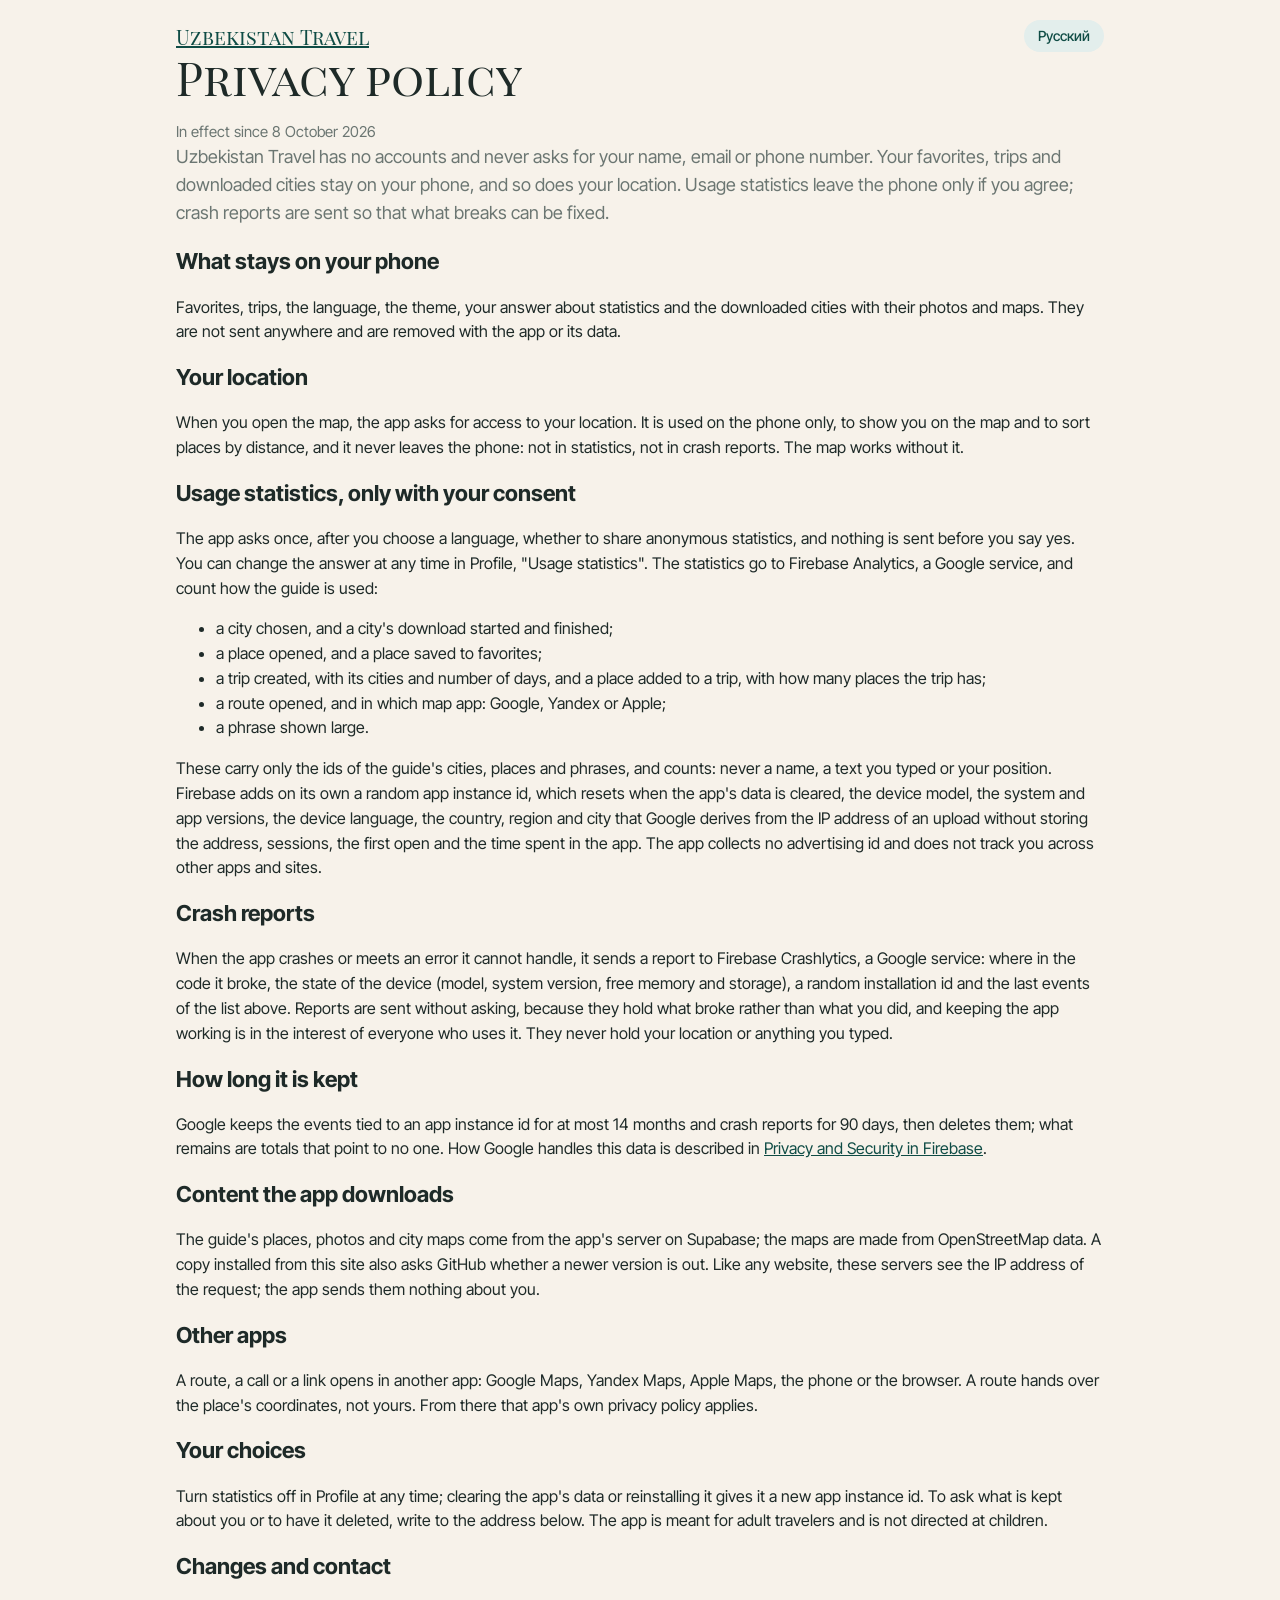
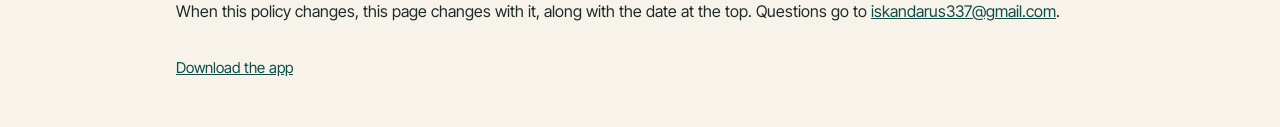
==== privacy.html @ 45c21151 "Download page for 0.0.7" ====
<!doctype html>
<html lang="en">
<head>
<meta charset="utf-8">
<meta name="viewport" content="width=device-width, initial-scale=1">
<title>Uzbekistan Travel - privacy policy</title>
<meta name="description" content="What the Uzbekistan Travel app keeps on the phone, what it sends and when.">
<link rel="canonical" href="https://iskandarus.github.io/uzbekistan-travel-releases/privacy.html">
<link rel="preconnect" href="https://fonts.googleapis.com">
<link rel="preconnect" href="https://fonts.gstatic.com" crossorigin>
<link rel="stylesheet" href="https://fonts.googleapis.com/css2?family=Inter+Tight:wght@400;500;600;700&family=Playfair+Display+SC&display=swap">
<link rel="stylesheet" href="style.css?v=0.0.7">
<script>
  (function () {
    var root = document.documentElement, asked = location.hash.slice(1), saved = null;
    try { saved = localStorage.getItem('lang'); } catch (e) {}
    root.lang = /^(en|ru)$/.test(asked) ? asked : saved || (/^ru\b/i.test(navigator.language || '') ? 'ru' : 'en');
    root.className = 'js';
  })();
</script>
</head>
<body>
<div class="wrap">
  <header class="top">
    <a class="brand" href="./">Uzbekistan Travel</a>
    <button class="lang" type="button" id="lang"><span lang="en">Русский</span><span lang="ru">English</span></button>
  </header>

  <main class="policy">
    <h1><span lang="en">Privacy policy</span><span lang="ru">Политика конфиденциальности</span></h1>
    <p class="meta"><span lang="en">In effect since 8 October 2026</span><span lang="ru">Действует с 8 октября 2026 года</span></p>

    <p class="lead">
      <span lang="en">Uzbekistan Travel has no accounts and never asks for your name, email or phone number. Your favorites, trips and downloaded cities stay on your phone, and so does your location. Usage statistics leave the phone only if you agree; crash reports are sent so that what breaks can be fixed.</span>
      <span lang="ru">В Uzbekistan Travel нет аккаунтов, и приложение никогда не спрашивает ваше имя, email или телефон. Избранное, поездки и скачанные города остаются на телефоне, как и ваше местоположение. Статистика использования уходит с телефона только с вашего согласия; отчёты о сбоях отправляются, чтобы то, что сломалось, можно было починить.</span>
    </p>

    <h2><span lang="en">What stays on your phone</span><span lang="ru">Что остаётся на телефоне</span></h2>
    <p>
      <span lang="en">Favorites, trips, the language, the theme, your answer about statistics and the downloaded cities with their photos and maps. They are not sent anywhere and are removed with the app or its data.</span>
      <span lang="ru">Избранное, поездки, язык, тема, ваш ответ про статистику и скачанные города с фото и картами. Они никуда не отправляются и удаляются вместе с приложением или его данными.</span>
    </p>

    <h2><span lang="en">Your location</span><span lang="ru">Ваше местоположение</span></h2>
    <p>
      <span lang="en">When you open the map, the app asks for access to your location. It is used on the phone only, to show you on the map and to sort places by distance, and it never leaves the phone: not in statistics, not in crash reports. The map works without it.</span>
      <span lang="ru">Когда вы открываете карту, приложение просит доступ к местоположению. Оно используется только на телефоне, чтобы показать вас на карте и отсортировать места по расстоянию, и никогда не покидает телефон: ни в статистике, ни в отчётах о сбоях. Карта работает и без него.</span>
    </p>

    <h2><span lang="en">Usage statistics, only with your consent</span><span lang="ru">Статистика использования, только с вашего согласия</span></h2>
    <p>
      <span lang="en">The app asks once, after you choose a language, whether to share anonymous statistics, and nothing is sent before you say yes. You can change the answer at any time in Profile, "Usage statistics". The statistics go to Firebase Analytics, a Google service, and count how the guide is used:</span>
      <span lang="ru">Приложение один раз, после выбора языка, спрашивает, делиться ли анонимной статистикой, и до вашего "да" ничего не отправляется. Ответ можно изменить в любой момент в Профиле, "Статистика использования". Статистика уходит в Firebase Analytics, сервис Google, и показывает, как пользуются путеводителем:</span>
    </p>
    <ul>
      <li><span lang="en">a city chosen, and a city's download started and finished;</span><span lang="ru">выбран город, начато и закончено скачивание города;</span></li>
      <li><span lang="en">a place opened, and a place saved to favorites;</span><span lang="ru">открыто место, место добавлено в избранное;</span></li>
      <li><span lang="en">a trip created, with its cities and number of days, and a place added to a trip, with how many places the trip has;</span><span lang="ru">создана поездка, с её городами и числом дней, и место добавлено в поездку, с числом мест в ней;</span></li>
      <li><span lang="en">a route opened, and in which map app: Google, Yandex or Apple;</span><span lang="ru">открыт маршрут, и в каком приложении карт: Google, Яндекс или Apple;</span></li>
      <li><span lang="en">a phrase shown large.</span><span lang="ru">фраза показана крупно.</span></li>
    </ul>
    <p>
      <span lang="en">These carry only the ids of the guide's cities, places and phrases, and counts: never a name, a text you typed or your position. Firebase adds on its own a random app instance id, which resets when the app's data is cleared, the device model, the system and app versions, the device language, the country, region and city that Google derives from the IP address of an upload without storing the address, sessions, the first open and the time spent in the app. The app collects no advertising id and does not track you across other apps and sites.</span>
      <span lang="ru">В них только идентификаторы городов, мест и фраз путеводителя и количества: никогда не имя, не набранный вами текст и не ваше положение. Firebase сам добавляет случайный идентификатор установки, который сбрасывается при очистке данных приложения, модель устройства, версии системы и приложения, язык устройства, страну, регион и город, которые Google определяет по IP-адресу отправки, не сохраняя сам адрес, сеансы, первый запуск и время в приложении. Приложение не собирает рекламный идентификатор и не отслеживает вас в других приложениях и на сайтах.</span>
    </p>

    <h2><span lang="en">Crash reports</span><span lang="ru">Отчёты о сбоях</span></h2>
    <p>
      <span lang="en">When the app crashes or meets an error it cannot handle, it sends a report to Firebase Crashlytics, a Google service: where in the code it broke, the state of the device (model, system version, free memory and storage), a random installation id and the last events of the list above. Reports are sent without asking, because they hold what broke rather than what you did, and keeping the app working is in the interest of everyone who uses it. They never hold your location or anything you typed.</span>
      <span lang="ru">Когда приложение падает или встречает ошибку, которую не может обработать, оно отправляет отчёт в Firebase Crashlytics, сервис Google: где в коде произошёл сбой, состояние устройства (модель, версия системы, свободная память и место), случайный идентификатор установки и последние события из списка выше. Отчёты отправляются без вопроса, потому что в них то, что сломалось, а не то, что вы делали, а работающее приложение в интересах всех, кто им пользуется. В них никогда нет вашего местоположения и набранного вами текста.</span>
    </p>

    <h2><span lang="en">How long it is kept</span><span lang="ru">Сколько это хранится</span></h2>
    <p>
      <span lang="en">Google keeps the events tied to an app instance id for at most 14 months and crash reports for 90 days, then deletes them; what remains are totals that point to no one. How Google handles this data is described in <a href="https://firebase.google.com/support/privacy">Privacy and Security in Firebase</a>.</span>
      <span lang="ru">Google хранит события, привязанные к идентификатору установки, не дольше 14 месяцев, а отчёты о сбоях 90 дней, затем удаляет их; остаются только итоговые цифры, по которым никого не узнать. Как Google обращается с этими данными, описано в <a href="https://firebase.google.com/support/privacy">Privacy and Security in Firebase</a>.</span>
    </p>

    <h2><span lang="en">Content the app downloads</span><span lang="ru">Что приложение скачивает</span></h2>
    <p>
      <span lang="en">The guide's places, photos and city maps come from the app's server on Supabase; the maps are made from OpenStreetMap data. A copy installed from this site also asks GitHub whether a newer version is out. Like any website, these servers see the IP address of the request; the app sends them nothing about you.</span>
      <span lang="ru">Места путеводителя, фото и карты городов приходят с сервера приложения на Supabase; карты сделаны из данных OpenStreetMap. Копия, установленная с этого сайта, ещё спрашивает у GitHub, не вышла ли новая версия. Как и любой сайт, эти серверы видят IP-адрес запроса; о вас приложение им ничего не сообщает.</span>
    </p>

    <h2><span lang="en">Other apps</span><span lang="ru">Другие приложения</span></h2>
    <p>
      <span lang="en">A route, a call or a link opens in another app: Google Maps, Yandex Maps, Apple Maps, the phone or the browser. A route hands over the place's coordinates, not yours. From there that app's own privacy policy applies.</span>
      <span lang="ru">Маршрут, звонок или ссылка открываются в другом приложении: Google Картах, Яндекс Картах, Apple Картах, звонилке или браузере. Маршрут передаёт координаты места, а не ваши. Дальше действует политика конфиденциальности того приложения.</span>
    </p>

    <h2><span lang="en">Your choices</span><span lang="ru">Ваш выбор</span></h2>
    <p>
      <span lang="en">Turn statistics off in Profile at any time; clearing the app's data or reinstalling it gives it a new app instance id. To ask what is kept about you or to have it deleted, write to the address below. The app is meant for adult travelers and is not directed at children.</span>
      <span lang="ru">Статистику можно выключить в Профиле в любой момент; очистка данных приложения или его переустановка дают новый идентификатор установки. Чтобы узнать, что о вас хранится, или попросить это удалить, напишите на адрес ниже. Приложение рассчитано на взрослых путешественников и не предназначено для детей.</span>
    </p>

    <h2><span lang="en">Changes and contact</span><span lang="ru">Изменения и связь</span></h2>
    <p>
      <span lang="en">When this policy changes, this page changes with it, along with the date at the top. Questions go to <a href="mailto:iskandarus337@gmail.com">iskandarus337@gmail.com</a>.</span>
      <span lang="ru">Когда политика меняется, меняется эта страница и дата вверху. Вопросы пишите на <a href="mailto:iskandarus337@gmail.com">iskandarus337@gmail.com</a>.</span>
    </p>
  </main>

  <footer>
    <a href="./"><span lang="en">Download the app</span><span lang="ru">Скачать приложение</span></a>
  </footer>
</div>
<script>
  document.getElementById('lang').addEventListener('click', function () {
    var root = document.documentElement;
    root.lang = root.lang === 'ru' ? 'en' : 'ru';
    try { localStorage.setItem('lang', root.lang); } catch (e) {}
    if (location.hash) history.replaceState(null, '', '#' + root.lang);
  });
</script>
</body>
</html>
---- style.css ----
:root {
  --background: #f7f2ea;
  --surface: #ffffff;
  --sand: #efe6d8;
  --border: #e8e1d6;
  --primary: #0f4c45;
  --primary-text: #0f4c45;
  --primary-soft: #e3eeec;
  --on-primary: #ffffff;
  --accent: #e8833a;
  --text: #1e2a28;
  --text-secondary: #6b7672;
  color-scheme: light;
}

@media (prefers-color-scheme: dark) {
  :root {
    --background: #121816;
    --surface: #1c2422;
    --sand: #26302d;
    --border: #2c3633;
    --primary: #2e9c88;
    --primary-text: #6fc7b6;
    --primary-soft: #1f3a35;
    --on-primary: #eef2ef;
    --text: #eef2ef;
    --text-secondary: #9aa6a1;
    color-scheme: dark;
  }
}

html[lang="ru"] body [lang="en"],
html:not([lang="ru"]) body [lang="ru"] {
  display: none;
}

* { box-sizing: border-box; }

body {
  margin: 0;
  background: var(--background);
  color: var(--text);
  font: 400 16px/1.55 "Inter Tight", system-ui, -apple-system, "Segoe UI", Roboto, sans-serif;
  -webkit-text-size-adjust: 100%;
}

a { color: var(--primary-text); }

.wrap {
  max-width: 960px;
  margin: 0 auto;
  padding: 20px 16px 48px;
}

.top {
  display: flex;
  align-items: center;
  justify-content: space-between;
  gap: 12px;
}

.brand {
  font-family: "Playfair Display SC", Georgia, serif;
  font-size: 20px;
  color: var(--primary-text);
}

.lang {
  display: none;
  font-family: inherit;
  font-size: 14px;
  font-weight: 500;
  line-height: 1;
  color: var(--primary-text);
  background: var(--primary-soft);
  border: 0;
  border-radius: 999px;
  padding: 9px 14px;
  cursor: pointer;
}

.js .lang { display: inline-block; }

.hero { padding: 40px 0 28px; max-width: 680px; }

h1 {
  font-family: "Playfair Display SC", Georgia, serif;
  font-weight: 400;
  font-size: clamp(30px, 6vw, 46px);
  line-height: 1.12;
  margin: 0 0 16px;
  text-wrap: balance;
}

.lead { font-size: 18px; color: var(--text-secondary); margin: 0 0 18px; }

.meta {
  display: flex;
  flex-wrap: wrap;
  align-items: center;
  gap: 8px 12px;
  margin: 0;
  color: var(--text-secondary);
  font-size: 15px;
}

.badge {
  background: var(--accent);
  color: #ffffff;
  font-weight: 600;
  font-size: 13px;
  border-radius: 999px;
  padding: 4px 10px;
}

.platforms {
  display: grid;
  grid-template-columns: repeat(auto-fit, minmax(min(100%, 380px), 1fr));
  gap: 16px;
  align-items: start;
}

.card {
  background: var(--surface);
  border: 1px solid var(--border);
  border-radius: 20px;
  padding: 24px;
}

html[data-os="android"] .card.android,
html[data-os="ios"] .card.ios {
  order: -1;
  border-color: var(--primary);
  box-shadow: 0 0 0 1px var(--primary);
}

h2 { font-size: 22px; font-weight: 700; margin: 0 0 16px; }

.button {
  display: flex;
  align-items: baseline;
  justify-content: center;
  gap: 10px;
  background: var(--primary);
  color: var(--on-primary);
  text-decoration: none;
  font-weight: 600;
  font-size: 17px;
  border-radius: 14px;
  padding: 15px 20px;
}

.button:hover { filter: brightness(1.08); }

.button small { font-weight: 500; font-size: 14px; opacity: 0.8; }

.hint { color: var(--text-secondary); font-size: 15px; margin: 12px 0; }

ol { padding-left: 22px; margin: 16px 0; }

ol li { margin: 6px 0; }

details {
  border-top: 1px solid var(--border);
  margin-top: 16px;
  padding-top: 12px;
}

summary { cursor: pointer; font-weight: 600; color: var(--primary-text); }

.files { list-style: none; padding: 0; margin: 10px 0 0; }

.files li { margin: 8px 0; color: var(--text-secondary); font-size: 15px; }

.files a { font-weight: 600; }

.inside {
  margin-top: 40px;
  background: var(--sand);
  border-radius: 20px;
  padding: 24px;
}

.inside ul { margin: 0; padding-left: 22px; }

.inside li { margin: 6px 0; }

.note { margin: 16px 0 0; color: var(--text-secondary); font-size: 15px; }

footer {
  display: flex;
  flex-wrap: wrap;
  gap: 8px 24px;
  margin-top: 32px;
  font-size: 15px;
}
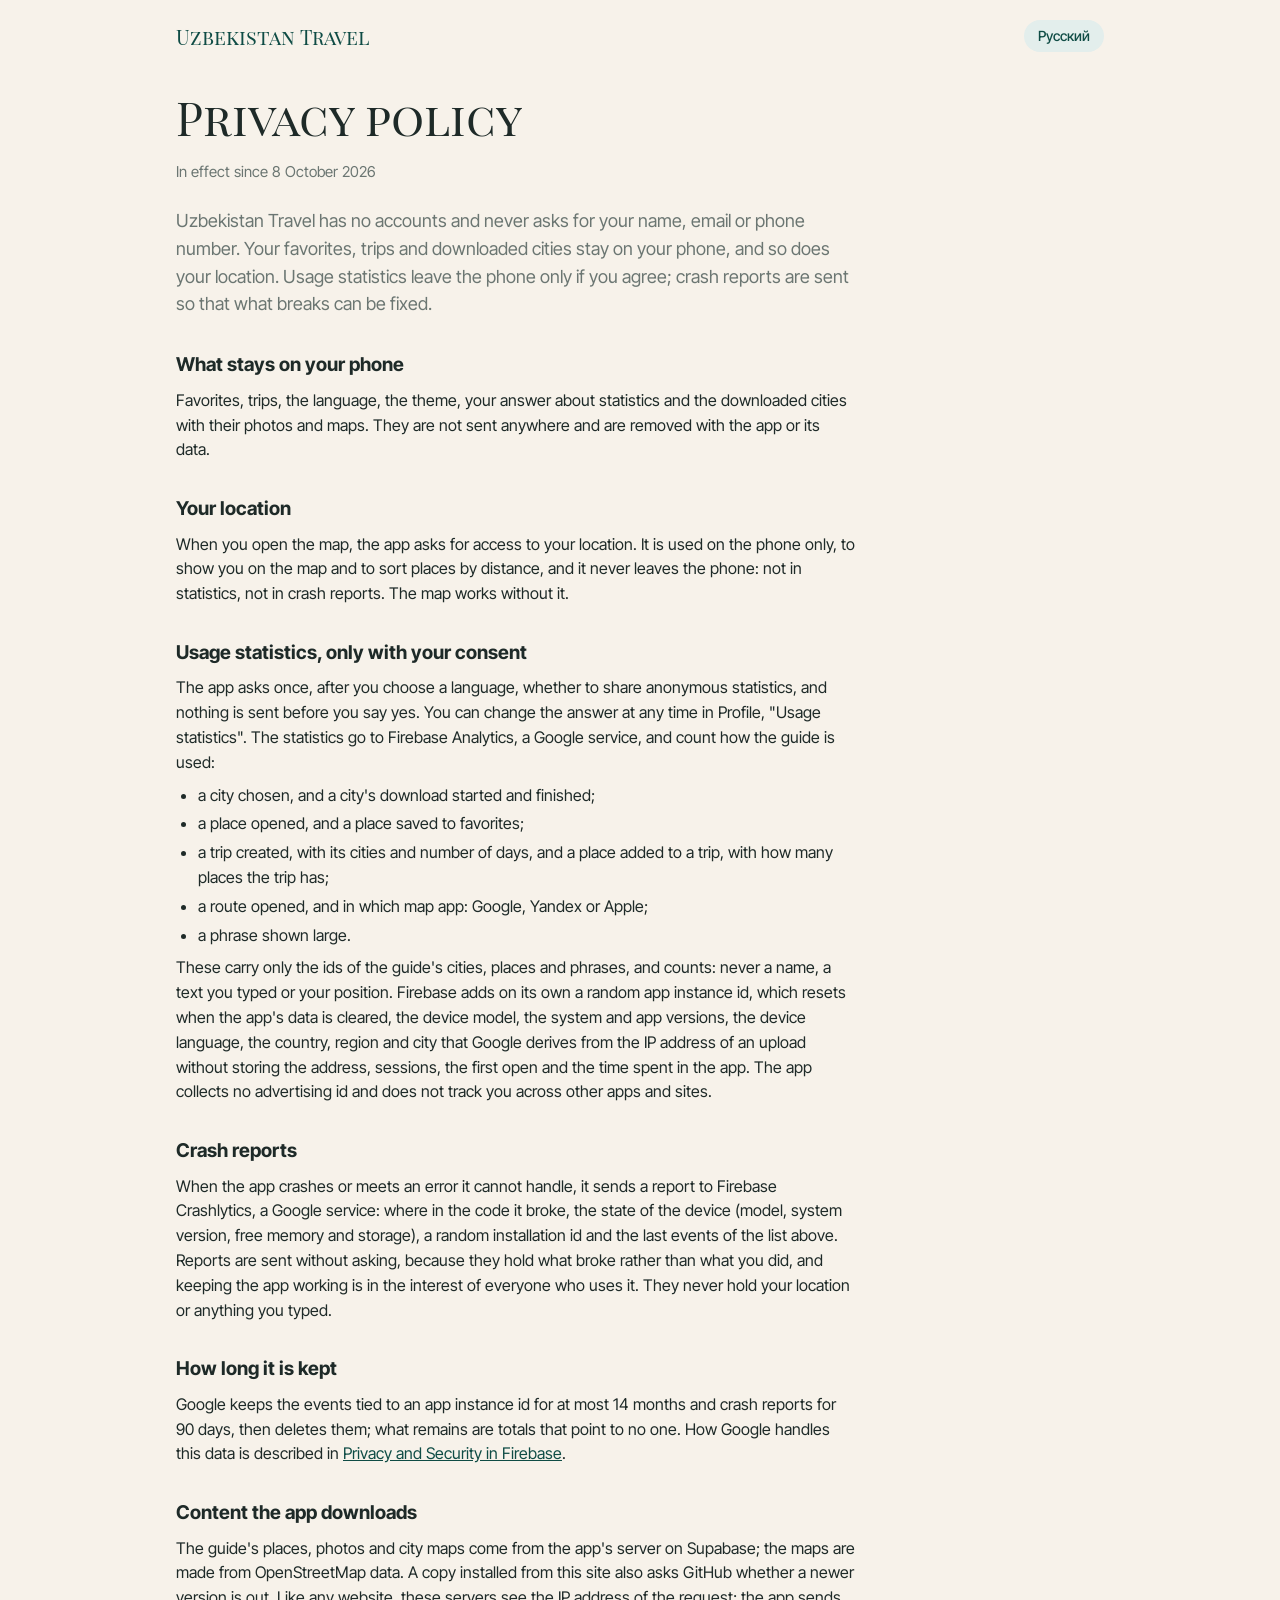
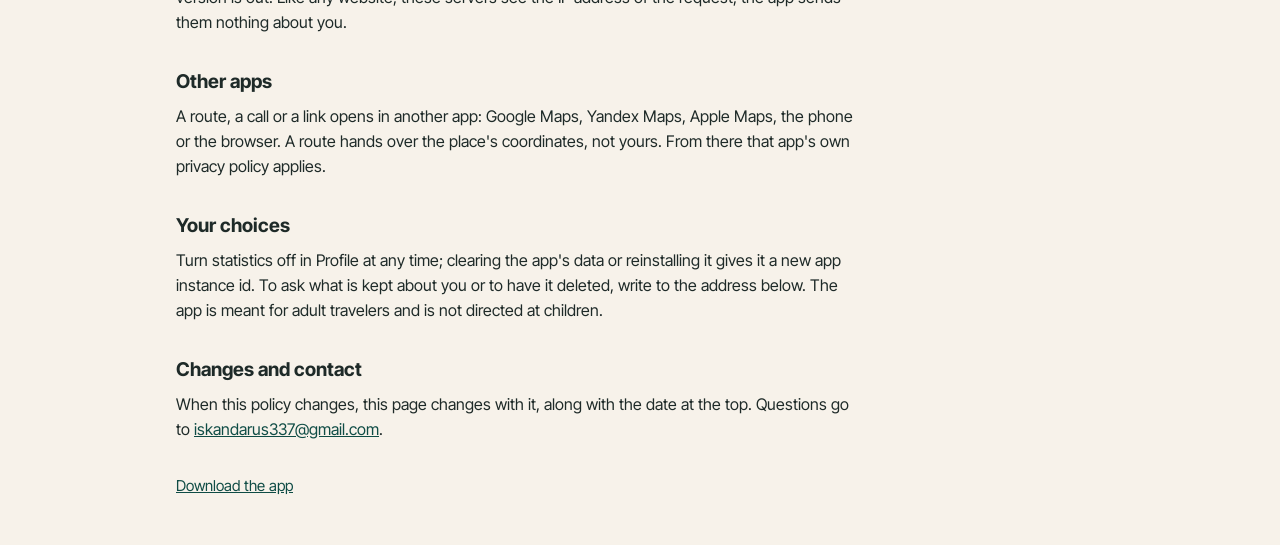
==== commit 62ab27b2: "Download page for 0.0.8" ====
--- a/privacy.html
+++ b/privacy.html
@@ -9,7 +9,7 @@
 <link rel="preconnect" href="https://fonts.googleapis.com">
 <link rel="preconnect" href="https://fonts.gstatic.com" crossorigin>
 <link rel="stylesheet" href="https://fonts.googleapis.com/css2?family=Inter+Tight:wght@400;500;600;700&family=Playfair+Display+SC&display=swap">
-<link rel="stylesheet" href="style.css?v=0.0.7">
+<link rel="stylesheet" href="style.css?v=0.0.8">
 <script>
   (function () {
     var root = document.documentElement, asked = location.hash.slice(1), saved = null;
--- a/style.css
+++ b/style.css
@@ -63,6 +63,7 @@
   font-family: "Playfair Display SC", Georgia, serif;
   font-size: 20px;
   color: var(--primary-text);
+  text-decoration: none;
 }
 
 .lang {
@@ -194,3 +195,15 @@
   margin-top: 32px;
   font-size: 15px;
 }
+
+.policy { max-width: 680px; padding-top: 40px; }
+
+.policy .meta { margin-bottom: 24px; }
+
+.policy h2 { font-size: 19px; margin: 32px 0 8px; }
+
+.policy p, .policy ul { margin: 8px 0; }
+
+.policy ul { padding-left: 22px; }
+
+.policy li { margin: 4px 0; }
